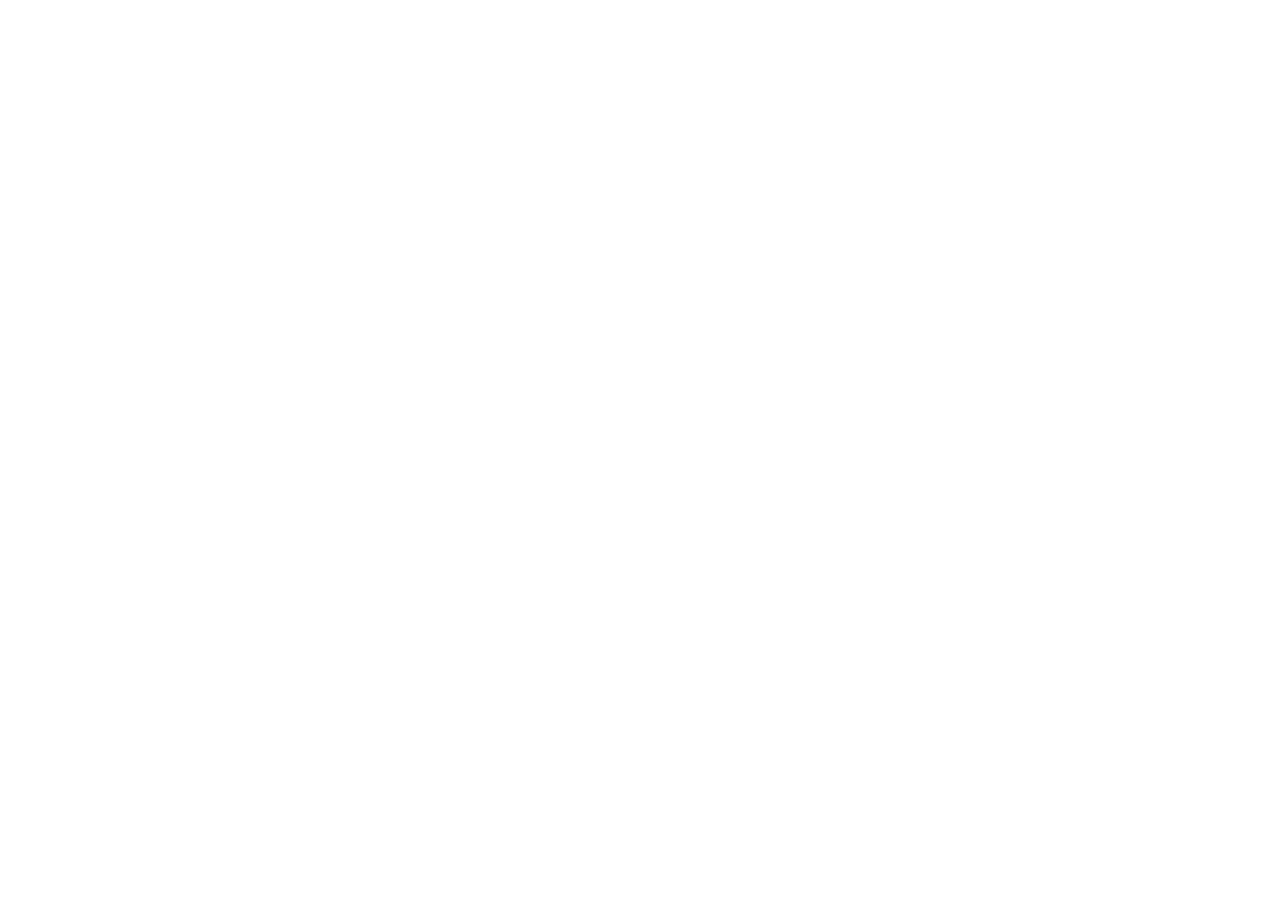
==== index.html @ feaec448 "Добавил поддержку сдилей" ====
<!DOCTYPE html>
<html>
<head>
	<meta charset="UTF-8">
	<title>Что-то тут будет</title>
    <link href="main.css" rel="stylesheet">
	<script type="text/javascript" src="main.js"></script>
</head>
<body>
    <div id="header"></div>
    <div id="main"></div>
    <div id="footer"></div>
</body>
</html>
---- main.css ----
#header {
    -background-color: #000;
    -height: 30px;
    -width: 80px;
}
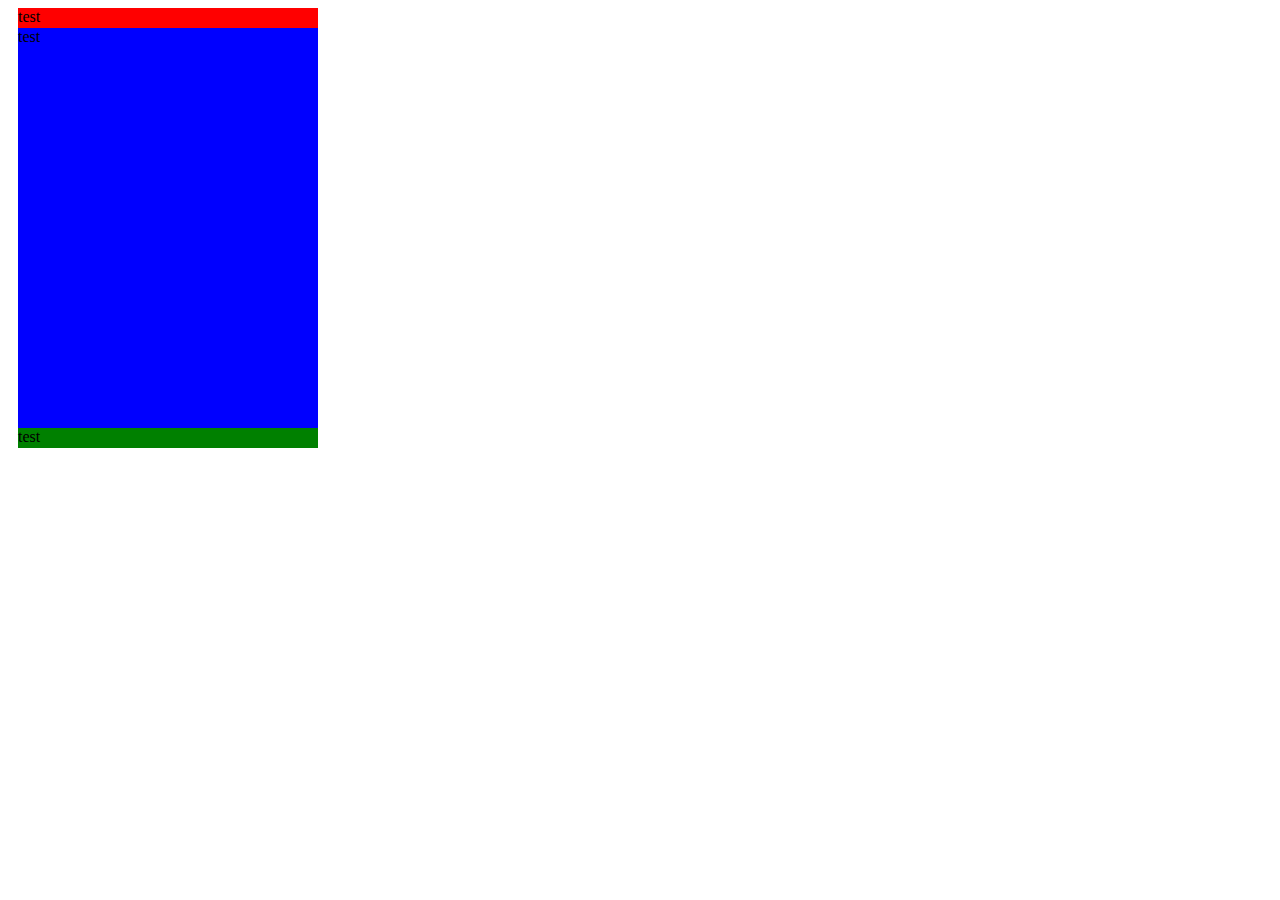
==== commit a4553915: "Настрои стили для ориентировачного дизайна" ====
--- a/index.html
+++ b/index.html
@@ -7,8 +7,8 @@
 	<script type="text/javascript" src="main.js"></script>
 </head>
 <body>
-    <div id="header"></div>
-    <div id="main"></div>
-    <div id="footer"></div>
+    <div id="header">test</div>
+    <div id="main">test</div>
+    <div id="footer">test</div>
 </body>
 </html>--- a/main.css
+++ b/main.css
@@ -1,5 +1,18 @@
 #header {
-    -background-color: #000;
-    -height: 30px;
-    -width: 80px;
+    margin-left: 10px;
+    background-color: red;
+    height: 20px;
+    width: 300px;
+}
+#main {
+    margin-left: 10px;
+    background-color: blue;
+    height: 400px;
+    width: 300px;
+}
+#footer {
+    margin-left: 10px;
+    background-color: green;
+    height: 20px;
+    width: 300px;
 }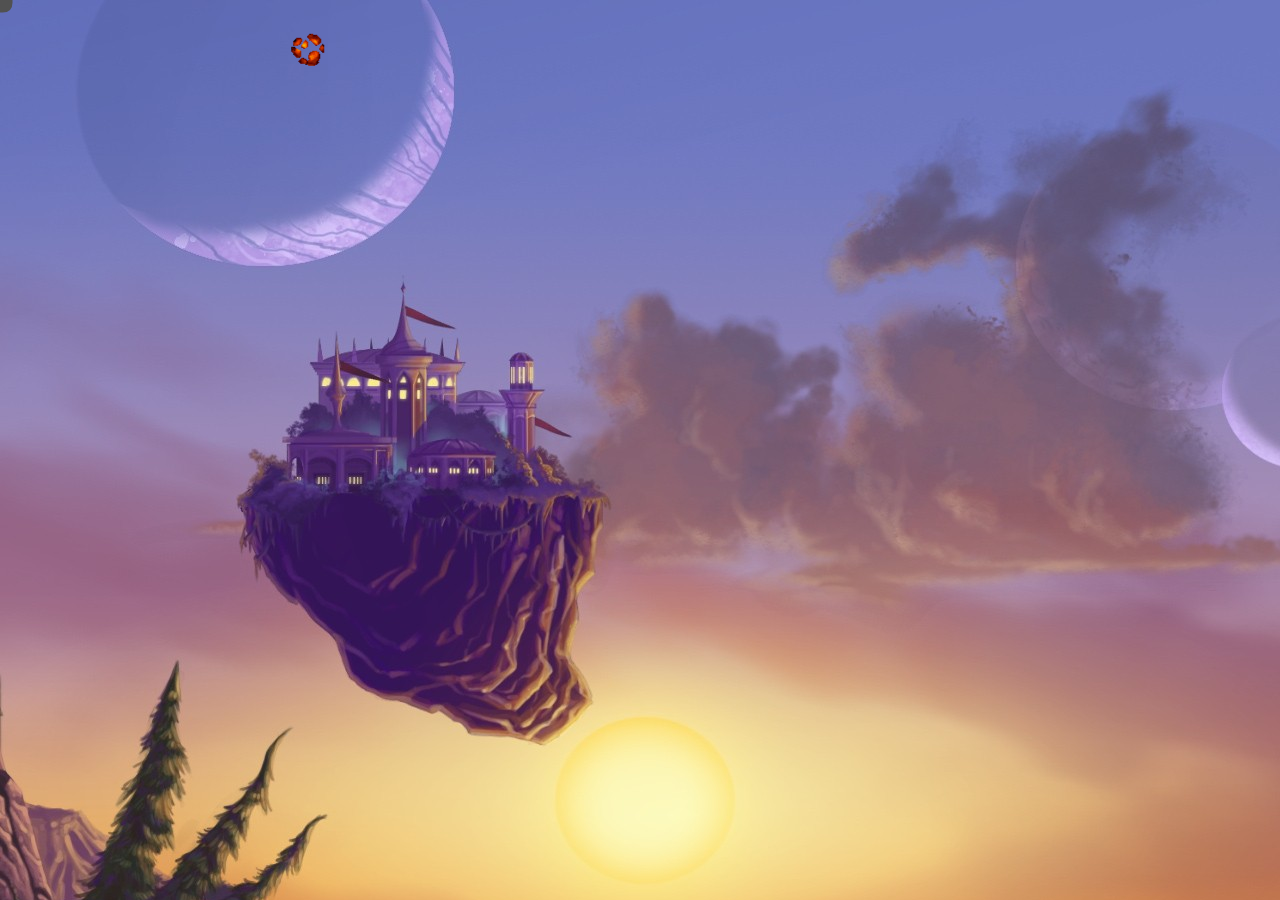
==== commit ae0aa290: "Поправил синтаксис" ====
--- a/index.html
+++ b/index.html
@@ -1,14 +1,12 @@
 <!DOCTYPE html>
 <html>
 <head>
-	<meta charset="UTF-8">
-	<title>Что-то тут будет</title>
-    <link href="main.css" rel="stylesheet">
-	<script type="text/javascript" src="main.js"></script>
+    <meta http-equiv="Content-Type" content="text/html; charset=utf-8"/>
+    <meta name="viewport" content="width=device-width,user-scalable=no"/>
+    <title>PointJS Game</title>
 </head>
 <body>
-    <div id="header">test</div>
-    <div id="main">test</div>
-    <div id="footer">test</div>
+<script type="text/javascript" src="point.js"></script>
+<script type="text/javascript" src="game.js"></script>
 </body>
-</html>+</html>
